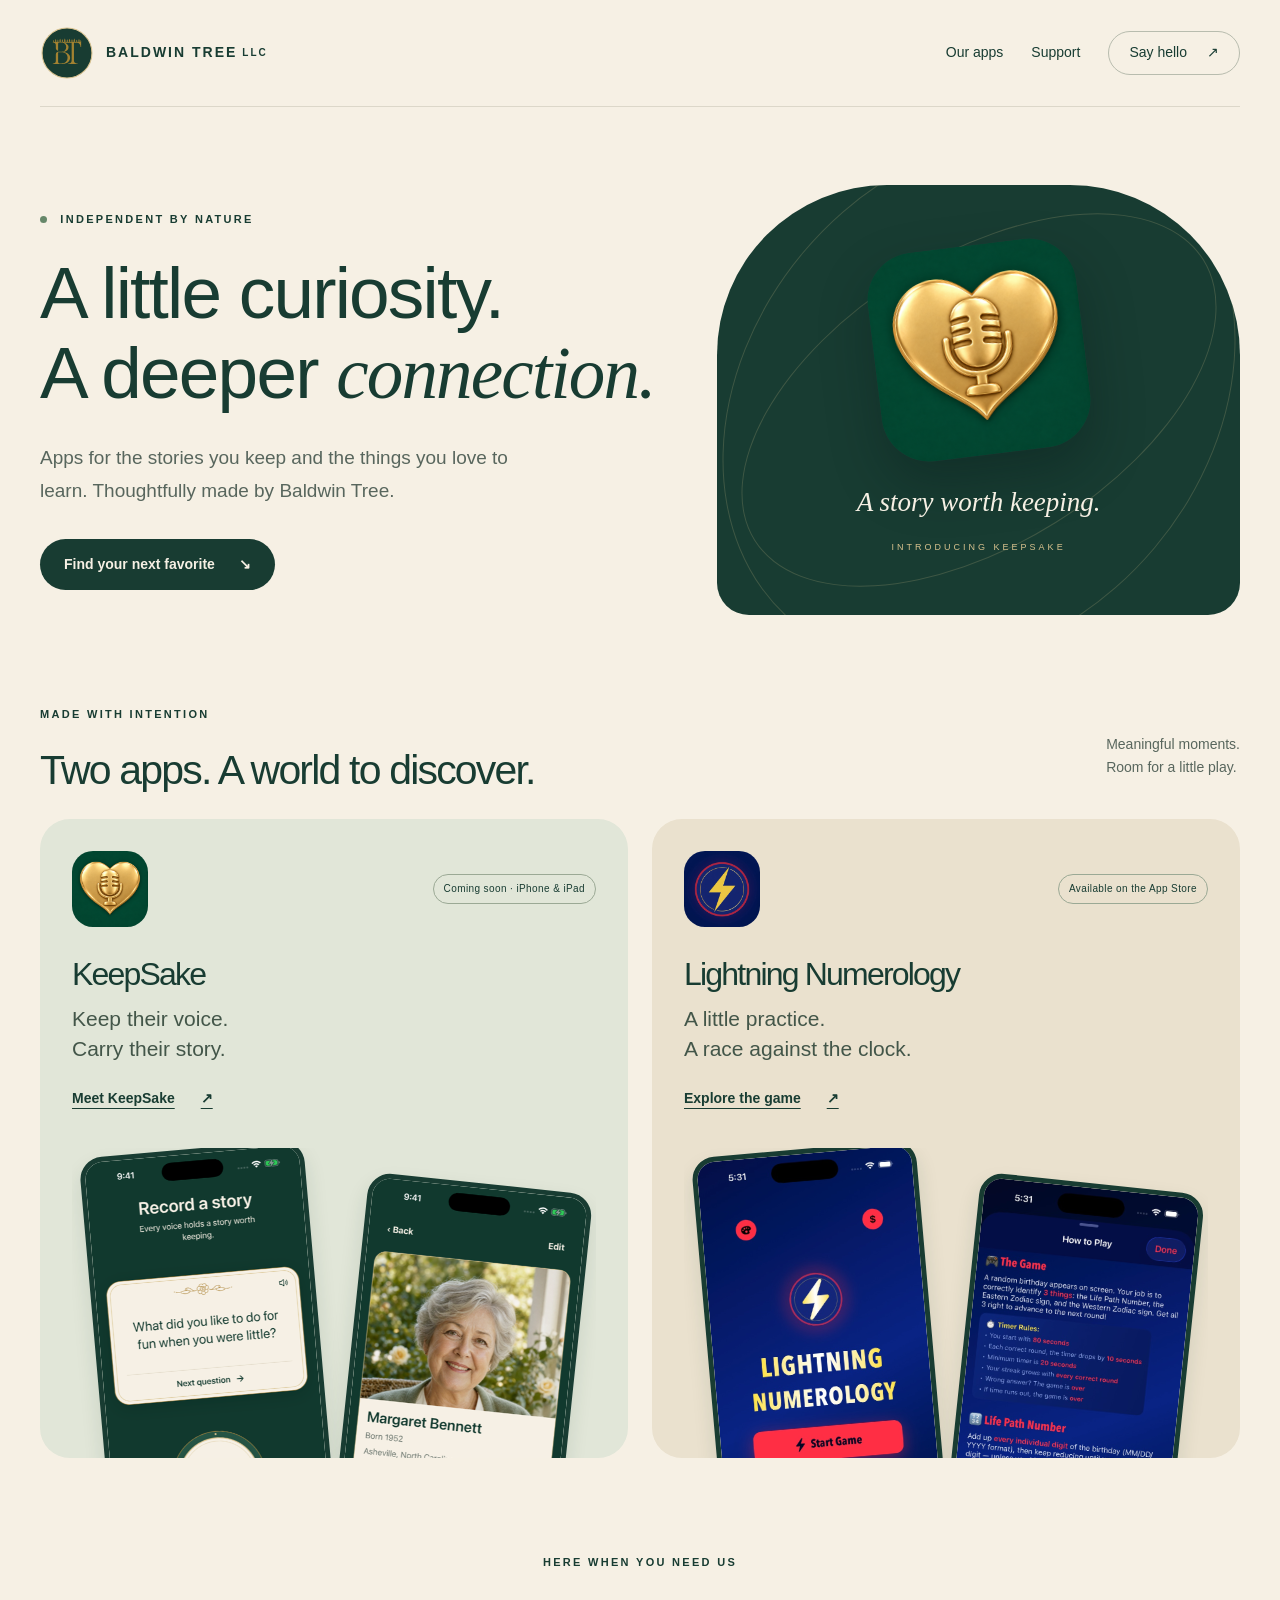
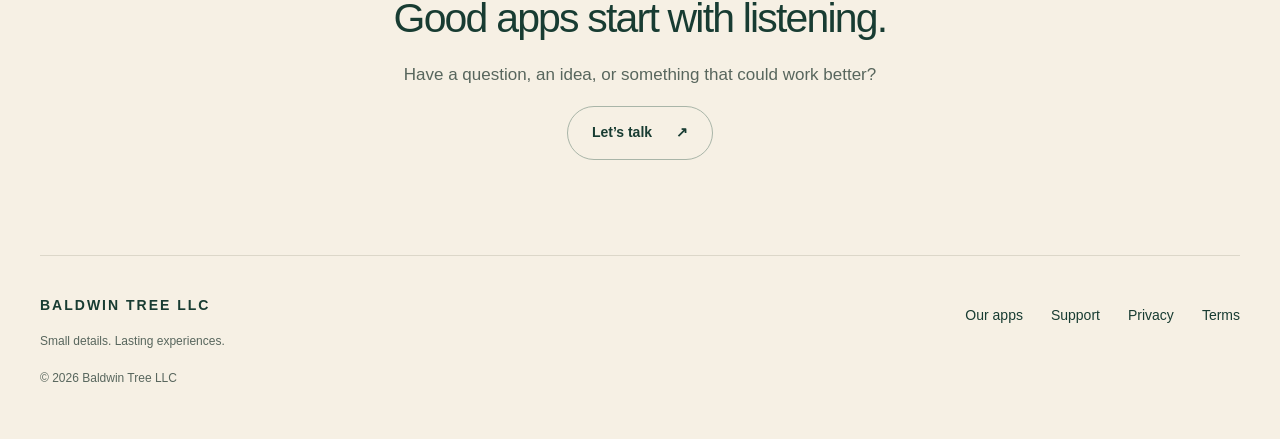
==== index.html @ f70bb932 "Install circular BT forest logo across website" ====
<!doctype html>
<html lang="en">
<head>
<meta charset="utf-8">
<meta name="viewport" content="width=device-width, initial-scale=1">
<meta name="theme-color" content="#183C32">
<meta name="description" content="Thoughtfully made apps from Baldwin Tree LLC. Discover KeepSake and Lightning Numerology.">
<meta property="og:title" content="Apps with a human touch | Baldwin Tree">
<meta property="og:description" content="Thoughtfully made apps from Baldwin Tree LLC. Discover KeepSake and Lightning Numerology.">
<meta property="og:type" content="website">
<title>Apps with a human touch | Baldwin Tree</title>
<link rel="stylesheet" href="site.css">
</head>
<body>
<a class="skip" href="#main">Skip to content</a>
<header>
<a class="brand" href="index.html">
<img class="brand-mark" src="assets/bt-forest-logo.svg" width="54" height="54" alt=""> BALDWIN TREE<span class="llc"> LLC</span>
</a>
<nav aria-label="Main navigation">
<a href="apps.html">Our apps</a>
<a href="support.html">Support</a>
<a class="nav-contact" href="mailto:baldtreesupport@protonmail.com">Say hello <span aria-hidden="true">↗</span>
</a>
</nav>
</header>
<main id="main">
<section class="hero">
<div class="hero-copy">
<p class="eyebrow">
<span class="dot">
</span> Independent by nature</p>
<h1>A little curiosity.<br>A deeper <em>connection.</em>
</h1>
<p class="lead">Apps for the stories you keep and the things you love to learn. Thoughtfully made by Baldwin Tree.</p>
<a class="button" href="#our-apps">Find your next favorite <span aria-hidden="true">↘</span>
</a>
</div>
<div class="hero-art" aria-label="KeepSake, a family storytelling app">
<div class="orbit orbit-one">
</div>
<div class="orbit orbit-two">
</div>
<img src="assets/keepsake-icon.png" width="240" height="240" alt="KeepSake gold heart locket">
<p>A story worth keeping.</p>
<span class="art-label">INTRODUCING KEEPSAKE</span>
</div>
</section>
<section id="our-apps">
<div class="section-heading">
<div>
<p class="eyebrow">Made with intention</p>
<h2>Two apps. A world to discover.</h2>
</div>
<p>Meaningful moments.<br>Room for a little play.</p>
</div>
<div class="app-grid">
<article class="app-card keepsake">
<div class="card-top">
<img src="assets/keepsake-icon.png" width="76" height="76" alt="KeepSake gold heart locket icon">
<span class="tag">Coming soon · iPhone &amp; iPad</span>
</div>
<h3>KeepSake</h3>
<p>Keep their voice.<br>Carry their story.</p>
<a class="text-link" href="keepsake.html">Meet KeepSake <span aria-hidden="true">↗</span>
</a>
<div class="card-visual">
<img src="assets/keepsake-record.png" alt="KeepSake recording screen with an interview question" width="350" height="760" loading="lazy">
<img src="assets/keepsake-profile.png" alt="A demo family profile in KeepSake" width="350" height="760" loading="lazy">
</div>
</article>
<article class="app-card lightning">
<div class="card-top">
<img src="assets/lightning-icon.jpg" width="76" height="76" alt="Lightning Numerology icon">
<span class="tag">Available on the App Store</span>
</div>
<h3>Lightning Numerology</h3>
<p>A little practice.<br>A race against the clock.</p>
<a class="text-link" href="lightning-numerology.html">Explore the game <span aria-hidden="true">↗</span>
</a>
<div class="card-visual">
<img src="assets/lightning-1.jpg" alt="Lightning Numerology current App Store preview" loading="lazy">
<img src="assets/lightning-2.jpg" alt="Lightning Numerology game preview" loading="lazy">
</div>
</article>
</div>
</section>
<section class="closing">
<p class="eyebrow">Here when you need us</p>
<h2>Good apps start with listening.</h2>
<p>Have a question, an idea, or something that could work better?</p>
<a class="button outline" href="support.html">Let’s talk <span aria-hidden="true">↗</span>
</a>
</section>
</main>
<footer>
<div>
<a class="brand" href="index.html">BALDWIN TREE LLC</a>
<p>Small details. Lasting experiences.</p>
<small>© 2026 Baldwin Tree LLC</small>
</div>
<nav aria-label="Footer">
<a href="apps.html">Our apps</a>
<a href="support.html">Support</a>
<a href="privacy.html">Privacy</a>
<a href="terms.html">Terms</a>
</nav>
</footer>
</body>
</html>
---- site.css ----
:root{--forest:#183c32;--cream:#f6f0e4;--gold:#d7c18e;--muted:#58665d;--line:#dcd7c9;--paper:#fffdf7}
*{box-sizing:border-box}
html{scroll-behavior:smooth;scroll-padding-top:28px}
body{margin:0;background:var(--cream);color:var(--forest);font:17px/1.65 -apple-system,BlinkMacSystemFont,'Segoe UI',sans-serif}
a{color:inherit;text-underline-offset:5px}
a:hover{text-decoration-thickness:2px}
a:focus-visible,summary:focus-visible{outline:3px solid #947026;outline-offset:5px}
header,main,footer{width:min(1240px,calc(100% - 80px));margin:auto}
header{display:flex;align-items:center;justify-content:space-between;gap:24px;padding:26px 0;border-bottom:1px solid var(--line)}
.brand{display:flex;align-items:center;gap:12px;text-decoration:none;font-size:14px;font-weight:700;letter-spacing:2px}
.brand-mark{display:block;width:54px;height:54px;flex:none;border-radius:50%}
.llc{font-size:10px;margin-left:-7px}
nav{display:flex;align-items:center;gap:28px}
nav a{font-size:14px;text-decoration:none;min-height:44px;display:inline-flex;align-items:center}
.nav-contact{border:1px solid #b8bcae;border-radius:99px;padding:8px 20px;gap:20px}
.skip{position:absolute;top:-80px;left:20px;z-index:5;background:var(--cream);padding:12px}
.skip:focus{top:8px}
h1,h2,h3,p{margin-top:0}
h1,h2,h3{font-weight:400;line-height:1.1;letter-spacing:-1.8px}
h1{font-size:clamp(42px,5.7vw,76px);margin-bottom:28px}
h2{font-size:clamp(30px,3.2vw,44px)}
h3{font-size:32px}
em{font-family:Georgia,serif;font-weight:400}
.eyebrow{font-size:11px;font-weight:700;letter-spacing:2.3px;text-transform:uppercase;margin-bottom:25px}
.dot{display:inline-block;background:#668769;width:7px;height:7px;border-radius:50%;margin-right:8px}
.hero{display:grid;grid-template-columns:1.2fr 1fr;gap:50px;align-items:center;padding:78px 0 90px}
.lead{font-size:19px;line-height:1.7;color:var(--muted);max-width:640px}
.hero-copy .lead{max-width:480px;margin-bottom:32px}
.button{background:var(--forest);color:var(--cream);padding:14px 24px;border-radius:99px;display:inline-flex;align-items:center;gap:24px;text-decoration:none;font-size:14px;font-weight:600;min-height:48px}
.button:hover{background:#2b5748}
.outline{background:transparent;color:var(--forest);border:1px solid #a9b5a8}
.outline:hover{background:#e4e5d8}
.hero-art{position:relative;isolation:isolate;overflow:hidden;min-height:430px;border-radius:170px 170px 32px 32px;background:var(--forest);display:flex;flex-direction:column;align-items:center;justify-content:center;color:var(--cream)}
.hero-art img{width:210px;height:210px;object-fit:cover;border-radius:48px;box-shadow:0 24px 50px #071d1b60;z-index:1;transform:rotate(-7deg)}
.hero-art p{font:italic 27px Georgia;margin:32px 0 22px;z-index:1}
.art-label{font-size:9px;letter-spacing:3px;color:var(--gold)}
.orbit{position:absolute;border:1px solid #d7c18e33;border-radius:50%;width:530px;height:290px;z-index:-1;transform:rotate(-32deg)}
.orbit-two{transform:rotate(40deg);width:460px;height:580px}
.section-heading{display:flex;justify-content:space-between;gap:28px;align-items:end;margin-bottom:26px}
.section-heading h2{margin:0;max-width:660px}
.section-heading>p{font-size:14px;color:var(--muted)}
.app-grid{display:grid;grid-template-columns:1fr 1fr;gap:24px}
.app-card{border-radius:30px;overflow:hidden;padding:32px 32px 0;background:#e1e6d8;position:relative}
.lightning{background:#eae1ce}
.card-top{display:flex;justify-content:space-between;gap:12px;align-items:center;margin-bottom:30px}
.card-top img,.app-icon{border-radius:21px}
.tag{font-size:10px;letter-spacing:.4px;padding:6px 10px;border:1px solid #9ba995;border-radius:99px}
.app-card h3{margin-bottom:12px}
.app-card>p{font-size:21px;line-height:1.4;color:#435649}
.text-link{display:inline-flex;align-items:center;gap:26px;font-size:14px;font-weight:600}
.card-visual{height:310px;display:flex;justify-content:center;gap:20px;margin-top:36px;overflow:hidden}
.card-visual img{width:43%;height:auto;object-fit:cover;object-position:top;align-self:flex-start;border-radius:23px;border:5px solid #183c32;box-shadow:0 10px 20px #183c3220;transform:rotate(-5deg)}
.card-visual img+img{margin-top:34px;transform:rotate(6deg)}
.closing{text-align:center;padding:95px 0}
.closing h2{margin-bottom:20px}
.closing p:not(.eyebrow){color:var(--muted)}
footer{border-top:1px solid var(--line);display:flex;justify-content:space-between;gap:30px;padding:38px 0 48px}
footer p,footer small{font-size:12px;color:var(--muted)}
footer .brand{margin-bottom:15px}
footer nav{align-self:flex-start}
.page-intro{padding:72px 0 35px}
.page-intro h1{max-width:1000px}
.product-panel{background:#e1e6d8;border-radius:32px;padding:44px;display:grid;grid-template-columns:1fr 1fr;gap:50px;align-items:center}
.product-panel h2{margin-top:24px}
.product-panel p{color:#435649}
.product-shots{display:flex;gap:20px;align-items:center;justify-content:center}
.product-shots img{width:46%;border-radius:22px;box-shadow:0 14px 35px #183c3225}
.product-shots img+img{margin-top:60px}
.chips{display:flex;flex-wrap:wrap;gap:8px;margin:24px 0}
.chips span{border:1px solid #a9b5a8;border-radius:50px;padding:6px 12px;font-size:12px}
.info-grid{display:grid;grid-template-columns:1fr 1fr;gap:40px;padding:60px 0}
.info-grid article{min-width:0}
.info-grid h2{font-size:30px}
.link-row,.policy-picker{display:flex;gap:24px;flex-wrap:wrap;margin:15px 0 65px}
.legal{max-width:850px;background:var(--paper);padding:48px;border:1px solid var(--line);border-radius:28px;margin:0 auto 70px;overflow-wrap:anywhere}
.legal h2{font-size:25px;letter-spacing:-.5px;margin-top:36px}
.legal p,.legal li{color:#46544c}
.legal h2:first-child{margin-top:0}
.legal a{color:var(--forest)}
details{border-bottom:1px solid var(--line);padding:20px 0}
summary{cursor:pointer;font-size:18px;font-weight:600;min-height:44px;align-content:center}
details p{margin:14px 0 8px}
.updated{font-size:13px}
.page-intro a{overflow-wrap:anywhere}

@media(max-width:850px){header,main,footer{width:calc(100% - 40px)}
.hero{gap:24px}
.hero-art{min-height:370px}
.hero-art img{width:170px;height:170px}
.tag{max-width:145px}
.card-top{align-items:flex-start}
.product-panel{padding:28px;gap:25px}
footer{flex-wrap:wrap}
.section-heading>p{display:none}
nav{gap:18px}
.llc{display:none}
}

@media(max-width:600px){header{flex-wrap:wrap;gap:12px;padding:18px 0}
header nav{width:100%;justify-content:space-between}
.nav-contact{padding:5px 14px}
.hero{grid-template-columns:1fr;padding:46px 0 58px;gap:36px}
.hero-art{min-height:330px;border-radius:120px 120px 25px 25px}
.hero-art img{width:155px;height:155px;border-radius:34px}
.hero-art p{margin:25px 0 18px;font-size:25px}
.app-grid,.info-grid,.product-panel{grid-template-columns:1fr}
.app-card{padding:24px 24px 0}
.card-top img{width:62px;height:62px}
.section-heading h2{font-size:34px}
.card-visual{height:300px}
.closing{padding:60px 0}
.page-intro{padding:45px 0 25px}
.legal{padding:24px;margin-bottom:40px}
.info-grid{padding:40px 0;gap:24px}
.product-shots{max-width:400px}
.product-panel{padding:25px}
.link-row{gap:18px;margin:30px 0 45px}
.policy-picker{gap:12px;margin-bottom:30px}
footer nav{flex-wrap:wrap;gap:20px}
h1{letter-spacing:-1.6px}
body{font-size:16px}
}

@media(prefers-reduced-motion:reduce){html{scroll-behavior:auto}
}
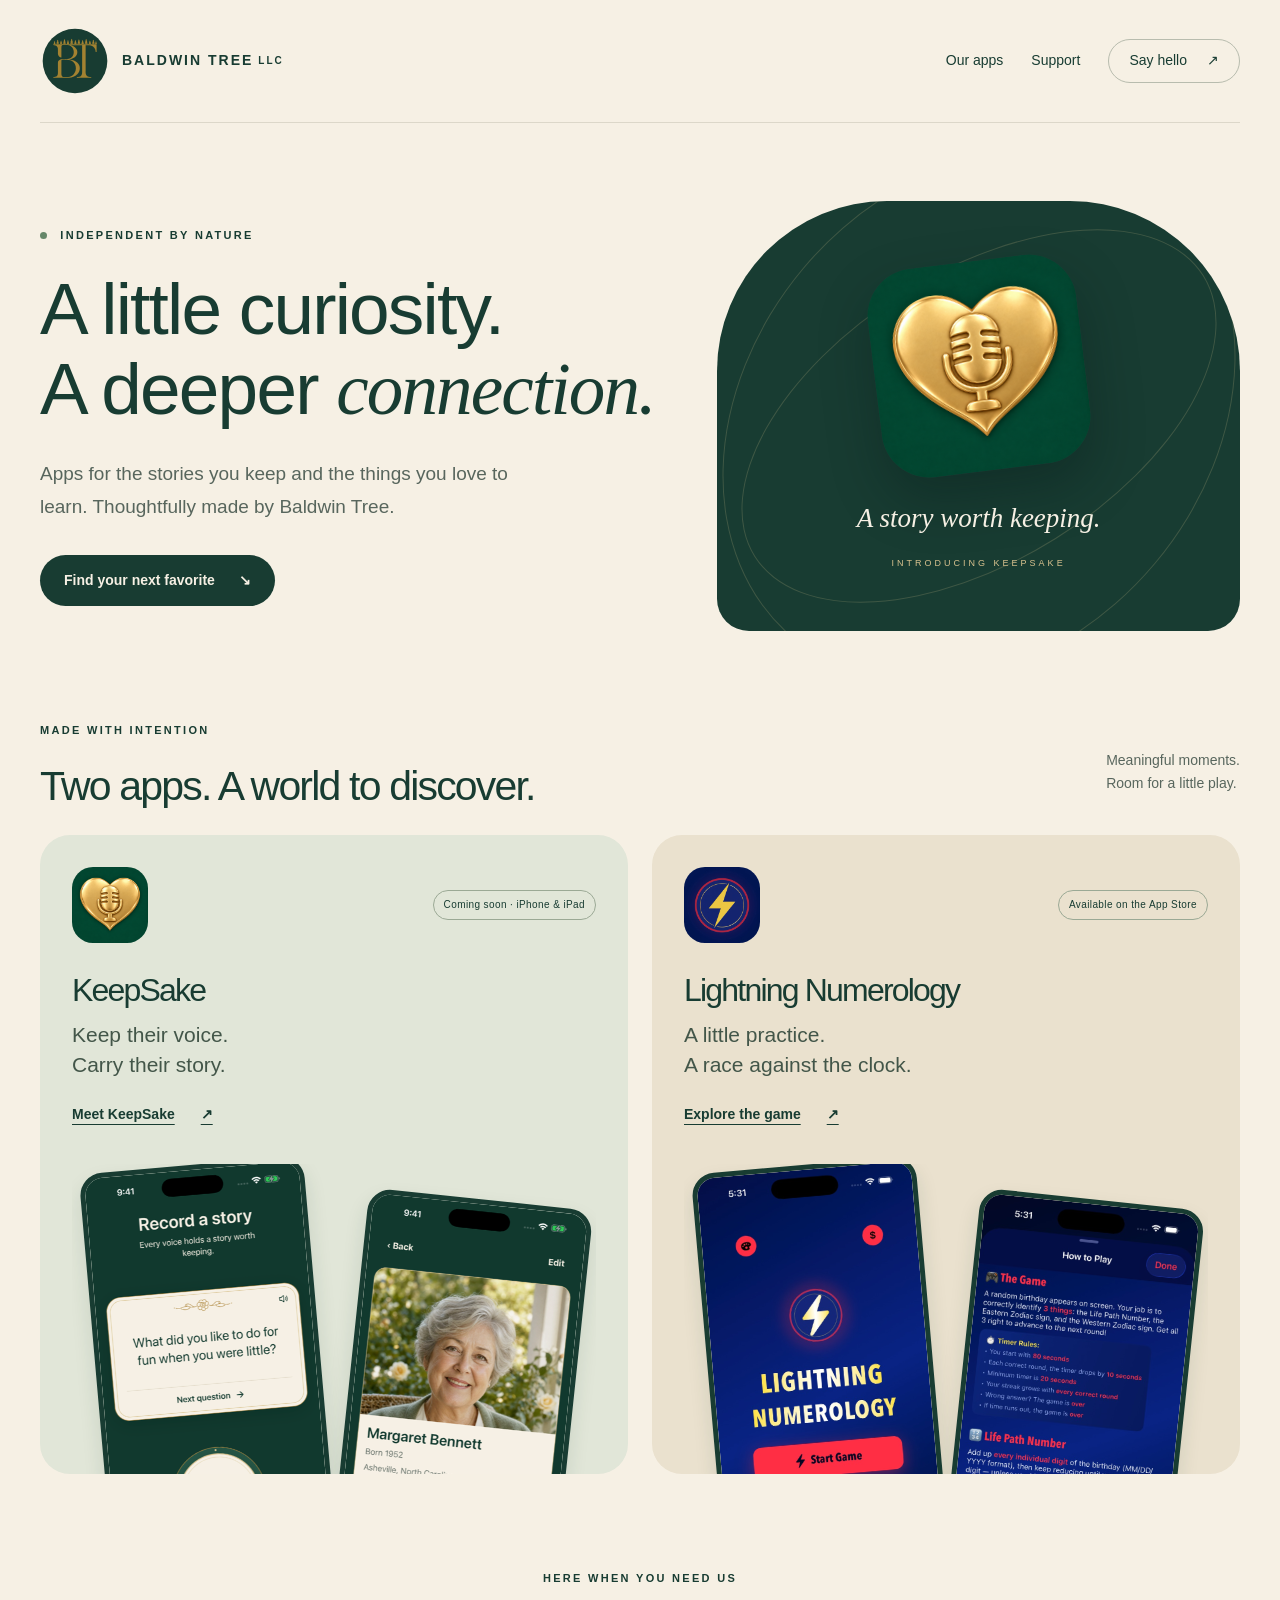
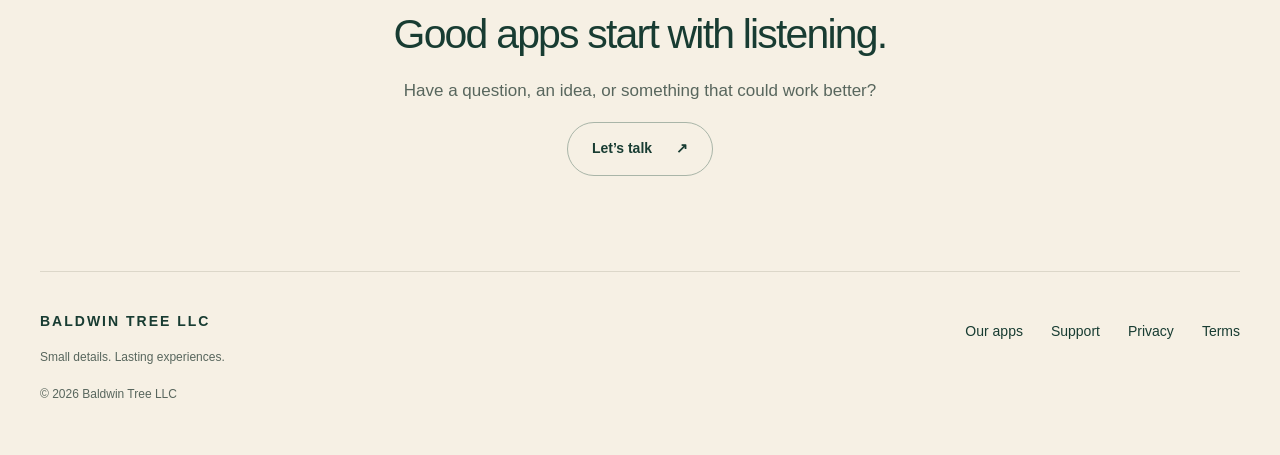
==== commit 96ca1bbf: "Enlarge BT forest mark and remove circular outline" ====
--- a/index.html
+++ b/index.html
@@ -15,7 +15,7 @@
 <a class="skip" href="#main">Skip to content</a>
 <header>
 <a class="brand" href="index.html">
-<img class="brand-mark" src="assets/bt-forest-logo.svg" width="54" height="54" alt=""> BALDWIN TREE<span class="llc"> LLC</span>
+<img class="brand-mark" src="assets/bt-forest-logo.svg" width="70" height="70" alt=""> BALDWIN TREE<span class="llc"> LLC</span>
 </a>
 <nav aria-label="Main navigation">
 <a href="apps.html">Our apps</a>
--- a/site.css
+++ b/site.css
@@ -8,7 +8,7 @@
 header,main,footer{width:min(1240px,calc(100% - 80px));margin:auto}
 header{display:flex;align-items:center;justify-content:space-between;gap:24px;padding:26px 0;border-bottom:1px solid var(--line)}
 .brand{display:flex;align-items:center;gap:12px;text-decoration:none;font-size:14px;font-weight:700;letter-spacing:2px}
-.brand-mark{display:block;width:54px;height:54px;flex:none;border-radius:50%}
+.brand-mark{display:block;width:70px;height:70px;flex:none;border-radius:50%}
 .llc{font-size:10px;margin-left:-7px}
 nav{display:flex;align-items:center;gap:28px}
 nav a{font-size:14px;text-decoration:none;min-height:44px;display:inline-flex;align-items:center}
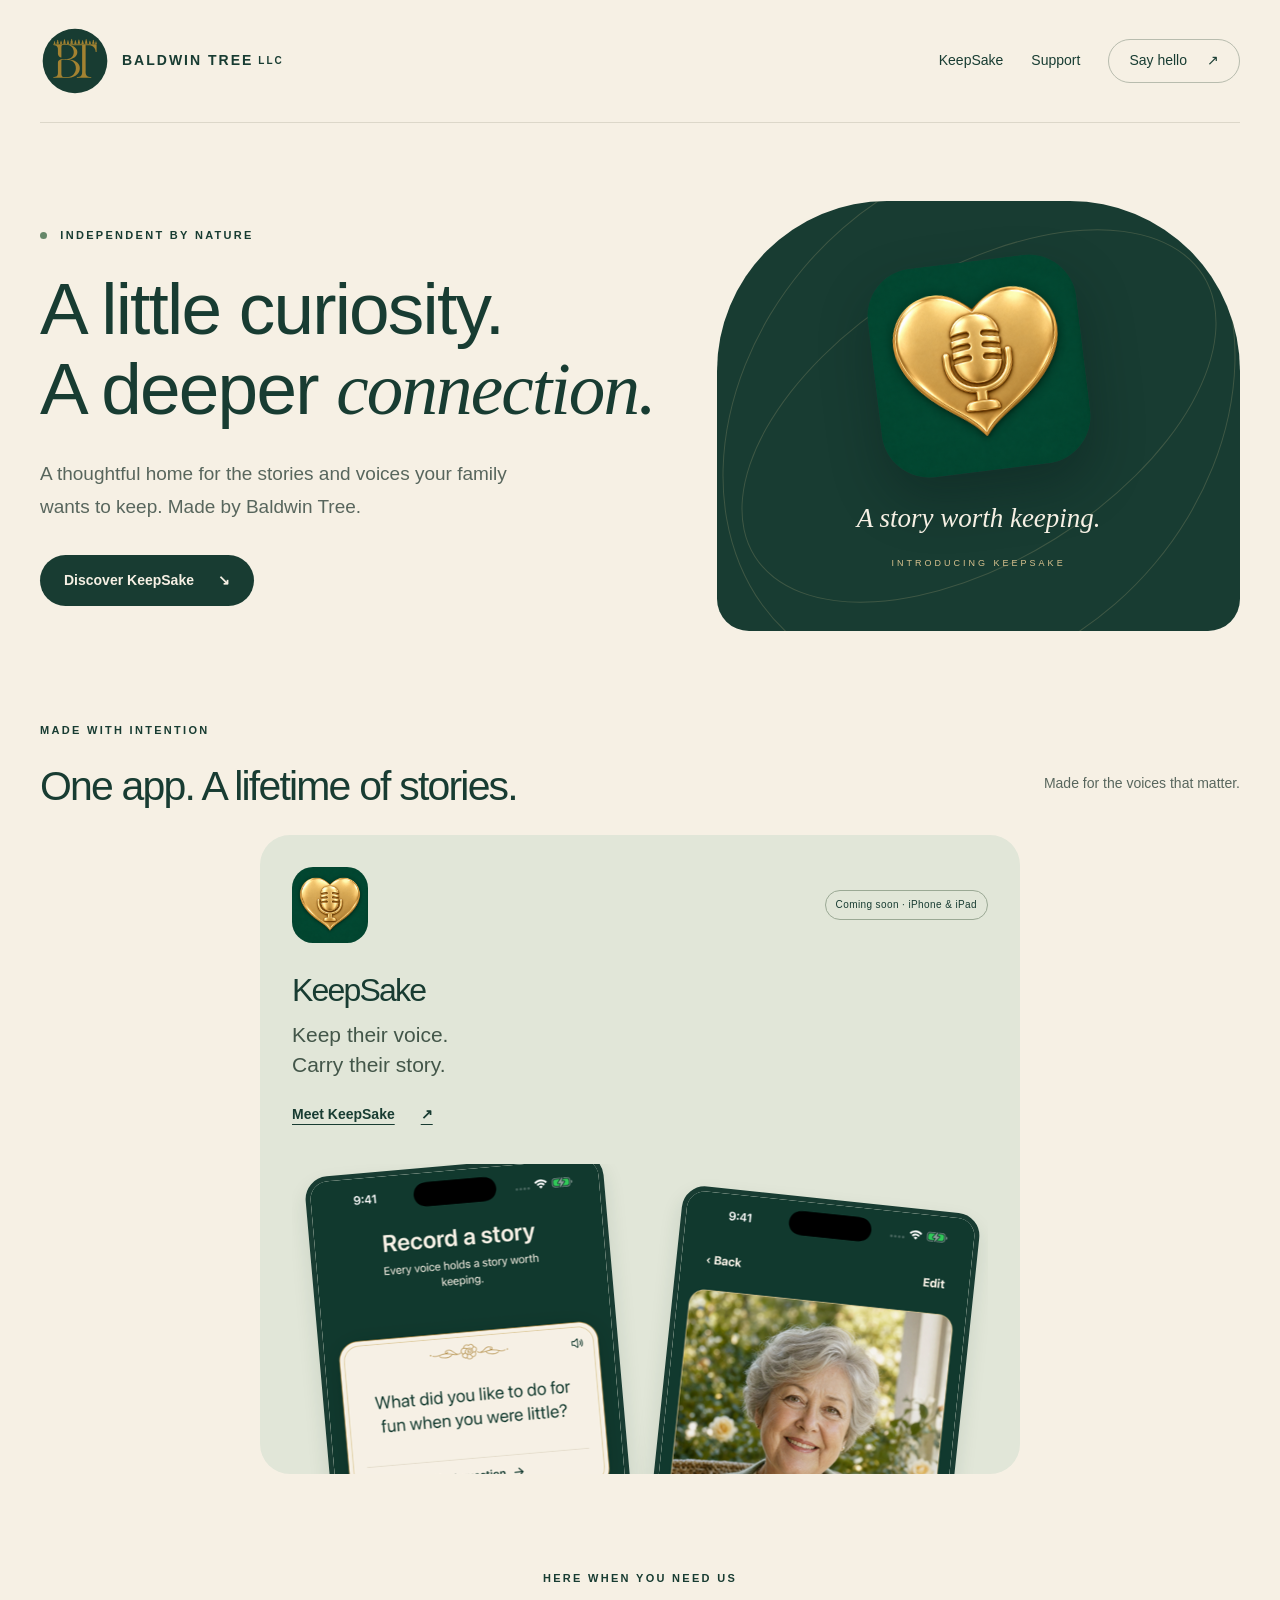
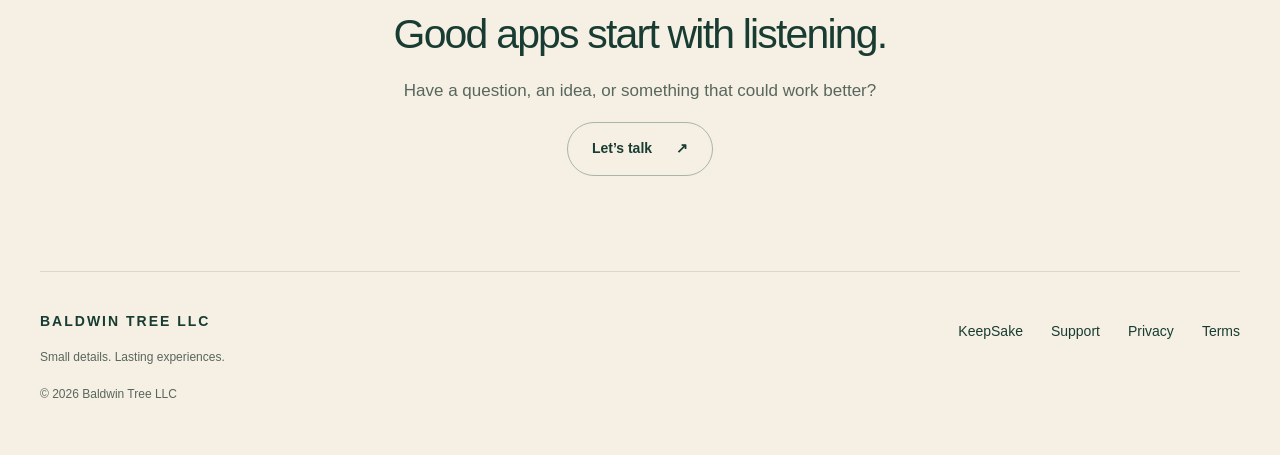
==== commit 04d8b755: "Remove retired Lightning Numerology from website" ====
--- a/index.html
+++ b/index.html
@@ -4,9 +4,9 @@
 <meta charset="utf-8">
 <meta name="viewport" content="width=device-width, initial-scale=1">
 <meta name="theme-color" content="#183C32">
-<meta name="description" content="Thoughtfully made apps from Baldwin Tree LLC. Discover KeepSake and Lightning Numerology.">
+<meta name="description" content="Discover KeepSake, the family storytelling app from Baldwin Tree LLC.">
 <meta property="og:title" content="Apps with a human touch | Baldwin Tree">
-<meta property="og:description" content="Thoughtfully made apps from Baldwin Tree LLC. Discover KeepSake and Lightning Numerology.">
+<meta property="og:description" content="Discover KeepSake, the family storytelling app from Baldwin Tree LLC.">
 <meta property="og:type" content="website">
 <title>Apps with a human touch | Baldwin Tree</title>
 <link rel="stylesheet" href="site.css">
@@ -15,10 +15,10 @@
 <a class="skip" href="#main">Skip to content</a>
 <header>
 <a class="brand" href="index.html">
-<img class="brand-mark" src="assets/bt-forest-logo.svg" width="70" height="70" alt=""> BALDWIN TREE<span class="llc"> LLC</span>
+<img class="brand-mark" src="assets/bt-forest-logo-v2.svg" width="70" height="70" alt=""> BALDWIN TREE<span class="llc"> LLC</span>
 </a>
 <nav aria-label="Main navigation">
-<a href="apps.html">Our apps</a>
+<a href="keepsake.html">KeepSake</a>
 <a href="support.html">Support</a>
 <a class="nav-contact" href="mailto:baldtreesupport@protonmail.com">Say hello <span aria-hidden="true">↗</span>
 </a>
@@ -32,8 +32,8 @@
 </span> Independent by nature</p>
 <h1>A little curiosity.<br>A deeper <em>connection.</em>
 </h1>
-<p class="lead">Apps for the stories you keep and the things you love to learn. Thoughtfully made by Baldwin Tree.</p>
-<a class="button" href="#our-apps">Find your next favorite <span aria-hidden="true">↘</span>
+<p class="lead">A thoughtful home for the stories and voices your family wants to keep. Made by Baldwin Tree.</p>
+<a class="button" href="#our-apps">Discover KeepSake <span aria-hidden="true">↘</span>
 </a>
 </div>
 <div class="hero-art" aria-label="KeepSake, a family storytelling app">
@@ -50,9 +50,9 @@
 <div class="section-heading">
 <div>
 <p class="eyebrow">Made with intention</p>
-<h2>Two apps. A world to discover.</h2>
+<h2>One app. A lifetime of stories.</h2>
 </div>
-<p>Meaningful moments.<br>Room for a little play.</p>
+<p>Made for the voices that matter.</p>
 </div>
 <div class="app-grid">
 <article class="app-card keepsake">
@@ -67,20 +67,6 @@
 <div class="card-visual">
 <img src="assets/keepsake-record.png" alt="KeepSake recording screen with an interview question" width="350" height="760" loading="lazy">
 <img src="assets/keepsake-profile.png" alt="A demo family profile in KeepSake" width="350" height="760" loading="lazy">
-</div>
-</article>
-<article class="app-card lightning">
-<div class="card-top">
-<img src="assets/lightning-icon.jpg" width="76" height="76" alt="Lightning Numerology icon">
-<span class="tag">Available on the App Store</span>
-</div>
-<h3>Lightning Numerology</h3>
-<p>A little practice.<br>A race against the clock.</p>
-<a class="text-link" href="lightning-numerology.html">Explore the game <span aria-hidden="true">↗</span>
-</a>
-<div class="card-visual">
-<img src="assets/lightning-1.jpg" alt="Lightning Numerology current App Store preview" loading="lazy">
-<img src="assets/lightning-2.jpg" alt="Lightning Numerology game preview" loading="lazy">
 </div>
 </article>
 </div>
@@ -100,7 +86,7 @@
 <small>© 2026 Baldwin Tree LLC</small>
 </div>
 <nav aria-label="Footer">
-<a href="apps.html">Our apps</a>
+<a href="keepsake.html">KeepSake</a>
 <a href="support.html">Support</a>
 <a href="privacy.html">Privacy</a>
 <a href="terms.html">Terms</a>
--- a/site.css
+++ b/site.css
@@ -39,9 +39,8 @@
 .section-heading{display:flex;justify-content:space-between;gap:28px;align-items:end;margin-bottom:26px}
 .section-heading h2{margin:0;max-width:660px}
 .section-heading>p{font-size:14px;color:var(--muted)}
-.app-grid{display:grid;grid-template-columns:1fr 1fr;gap:24px}
+.app-grid{display:grid;grid-template-columns:minmax(0,760px);justify-content:center;gap:24px}
 .app-card{border-radius:30px;overflow:hidden;padding:32px 32px 0;background:#e1e6d8;position:relative}
-.lightning{background:#eae1ce}
 .card-top{display:flex;justify-content:space-between;gap:12px;align-items:center;margin-bottom:30px}
 .card-top img,.app-icon{border-radius:21px}
 .tag{font-size:10px;letter-spacing:.4px;padding:6px 10px;border:1px solid #9ba995;border-radius:99px}
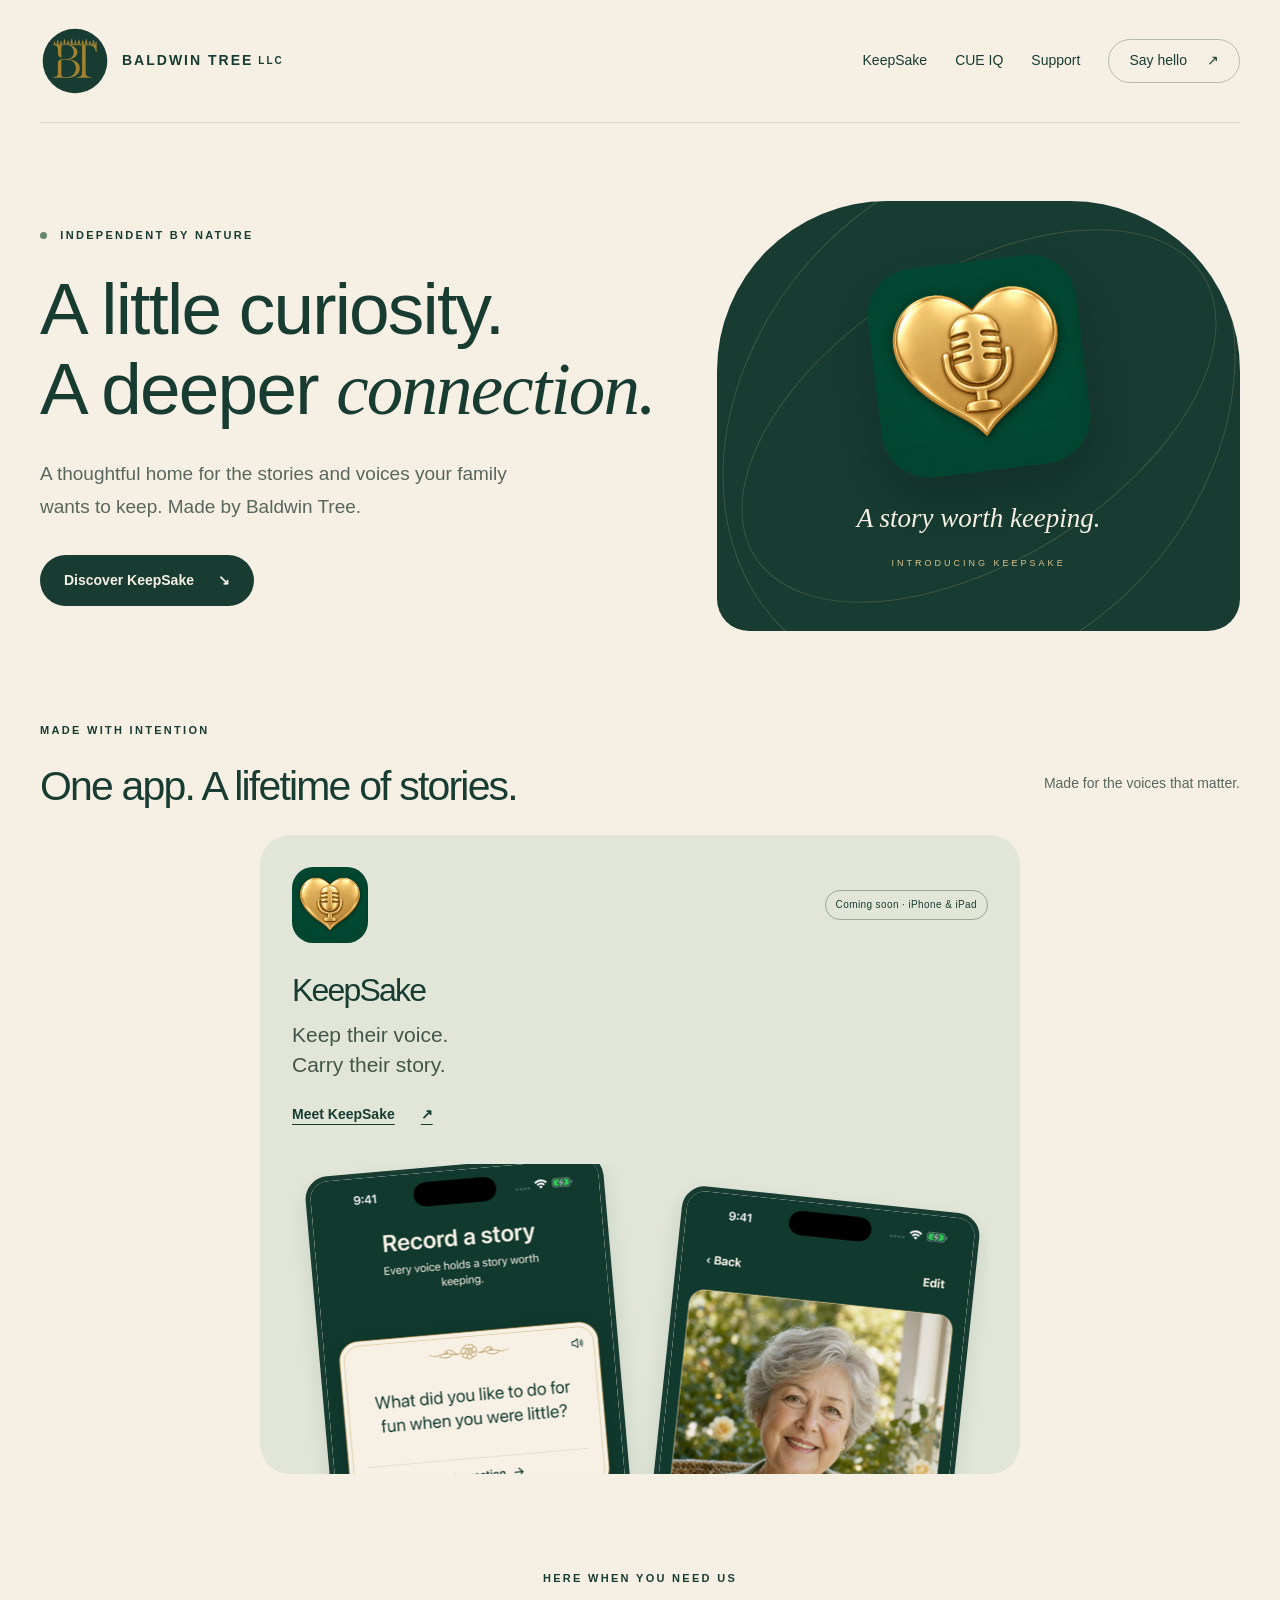
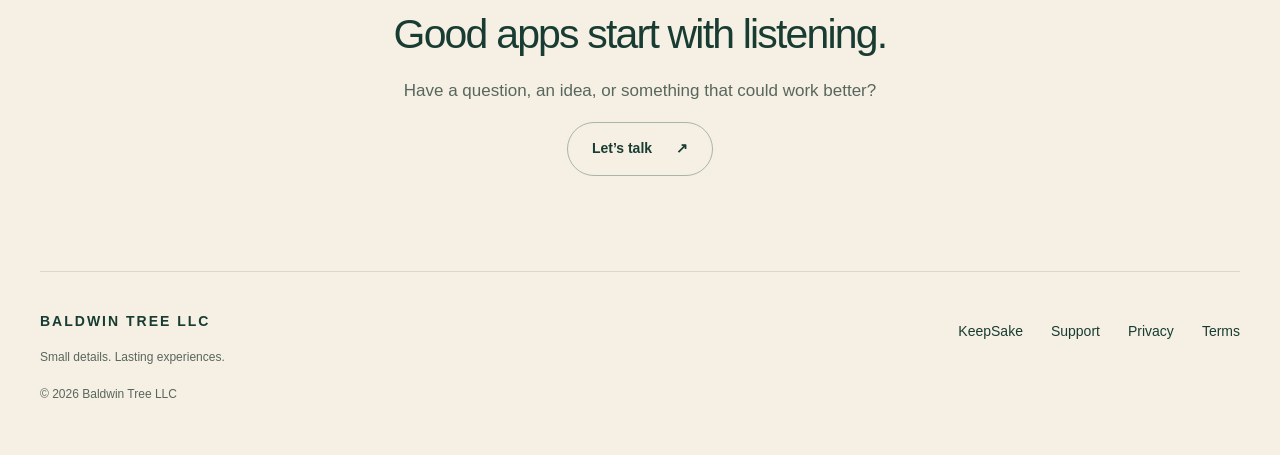
==== commit 3e953a9f: "Add CUE IQ to the main menu Links to the CUE IQ web app at https://baldtree.github.io/arcade/ from e" ====
--- a/index.html
+++ b/index.html
@@ -19,6 +19,7 @@
 </a>
 <nav aria-label="Main navigation">
 <a href="keepsake.html">KeepSake</a>
+<a href="https://baldtree.github.io/arcade/">CUE IQ</a>
 <a href="support.html">Support</a>
 <a class="nav-contact" href="mailto:baldtreesupport@protonmail.com">Say hello <span aria-hidden="true">↗</span>
 </a>
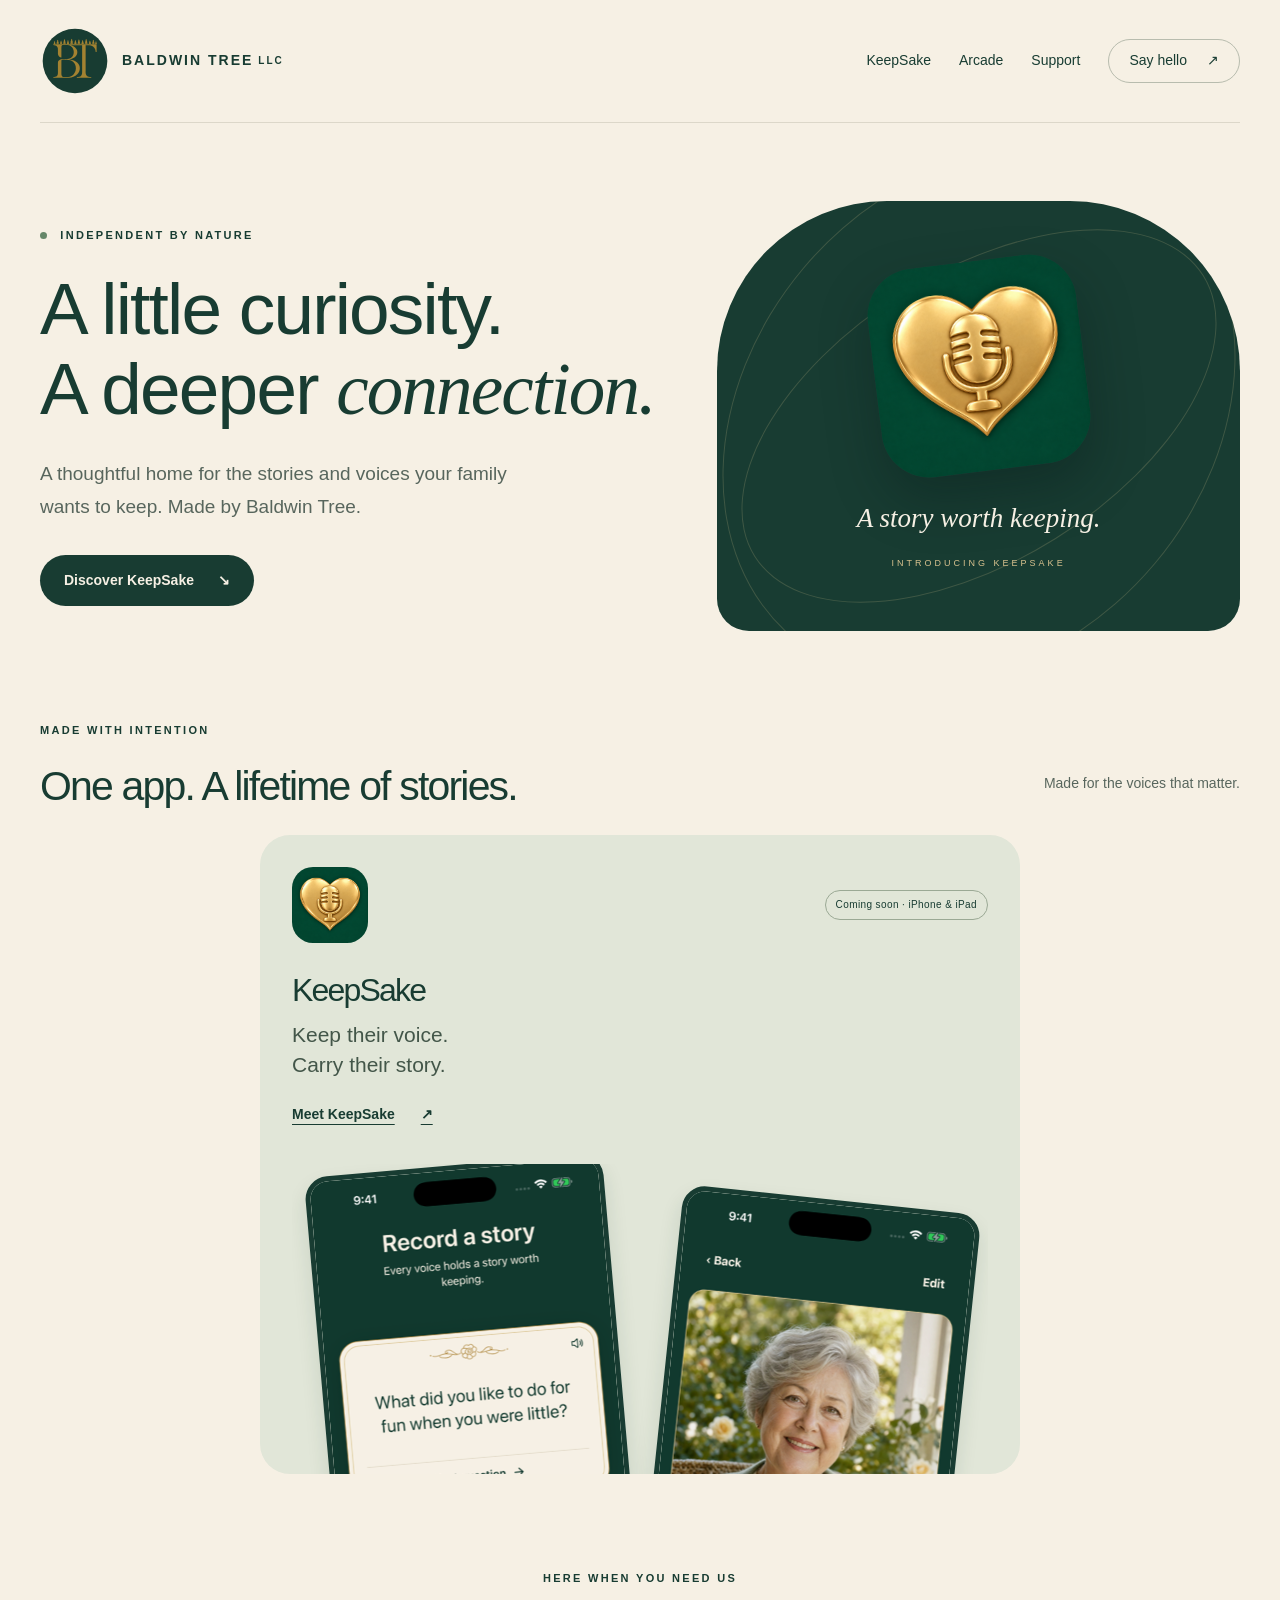
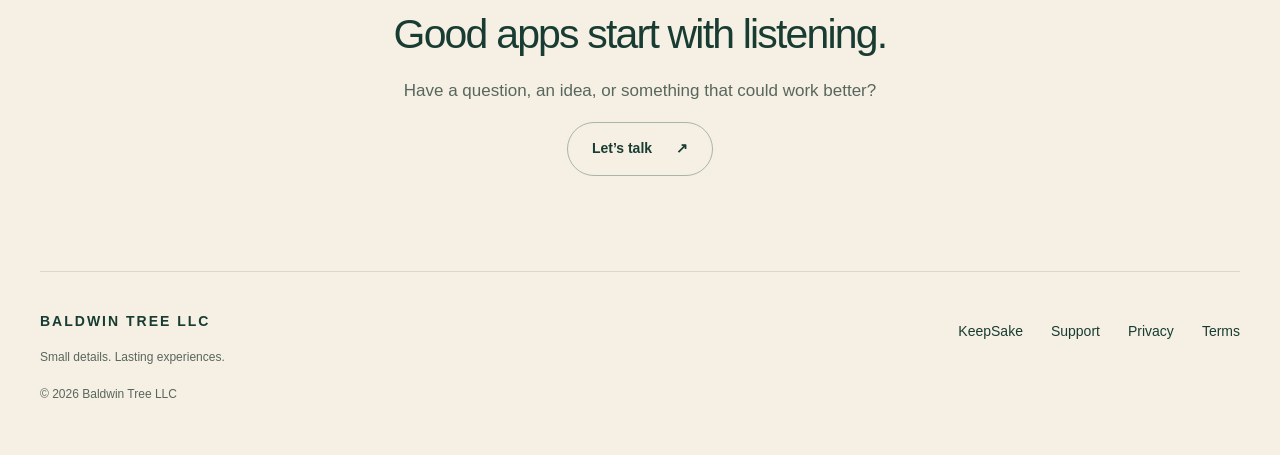
==== commit d6aaf861: "Name the menu item Arcade Co-Authored-By: Claude Opus 5.5 <noreply@anthropic.com>" ====
--- a/index.html
+++ b/index.html
@@ -19,7 +19,7 @@
 </a>
 <nav aria-label="Main navigation">
 <a href="keepsake.html">KeepSake</a>
-<a href="https://baldtree.github.io/arcade/">CUE IQ</a>
+<a href="https://baldtree.github.io/arcade/">Arcade</a>
 <a href="support.html">Support</a>
 <a class="nav-contact" href="mailto:baldtreesupport@protonmail.com">Say hello <span aria-hidden="true">↗</span>
 </a>
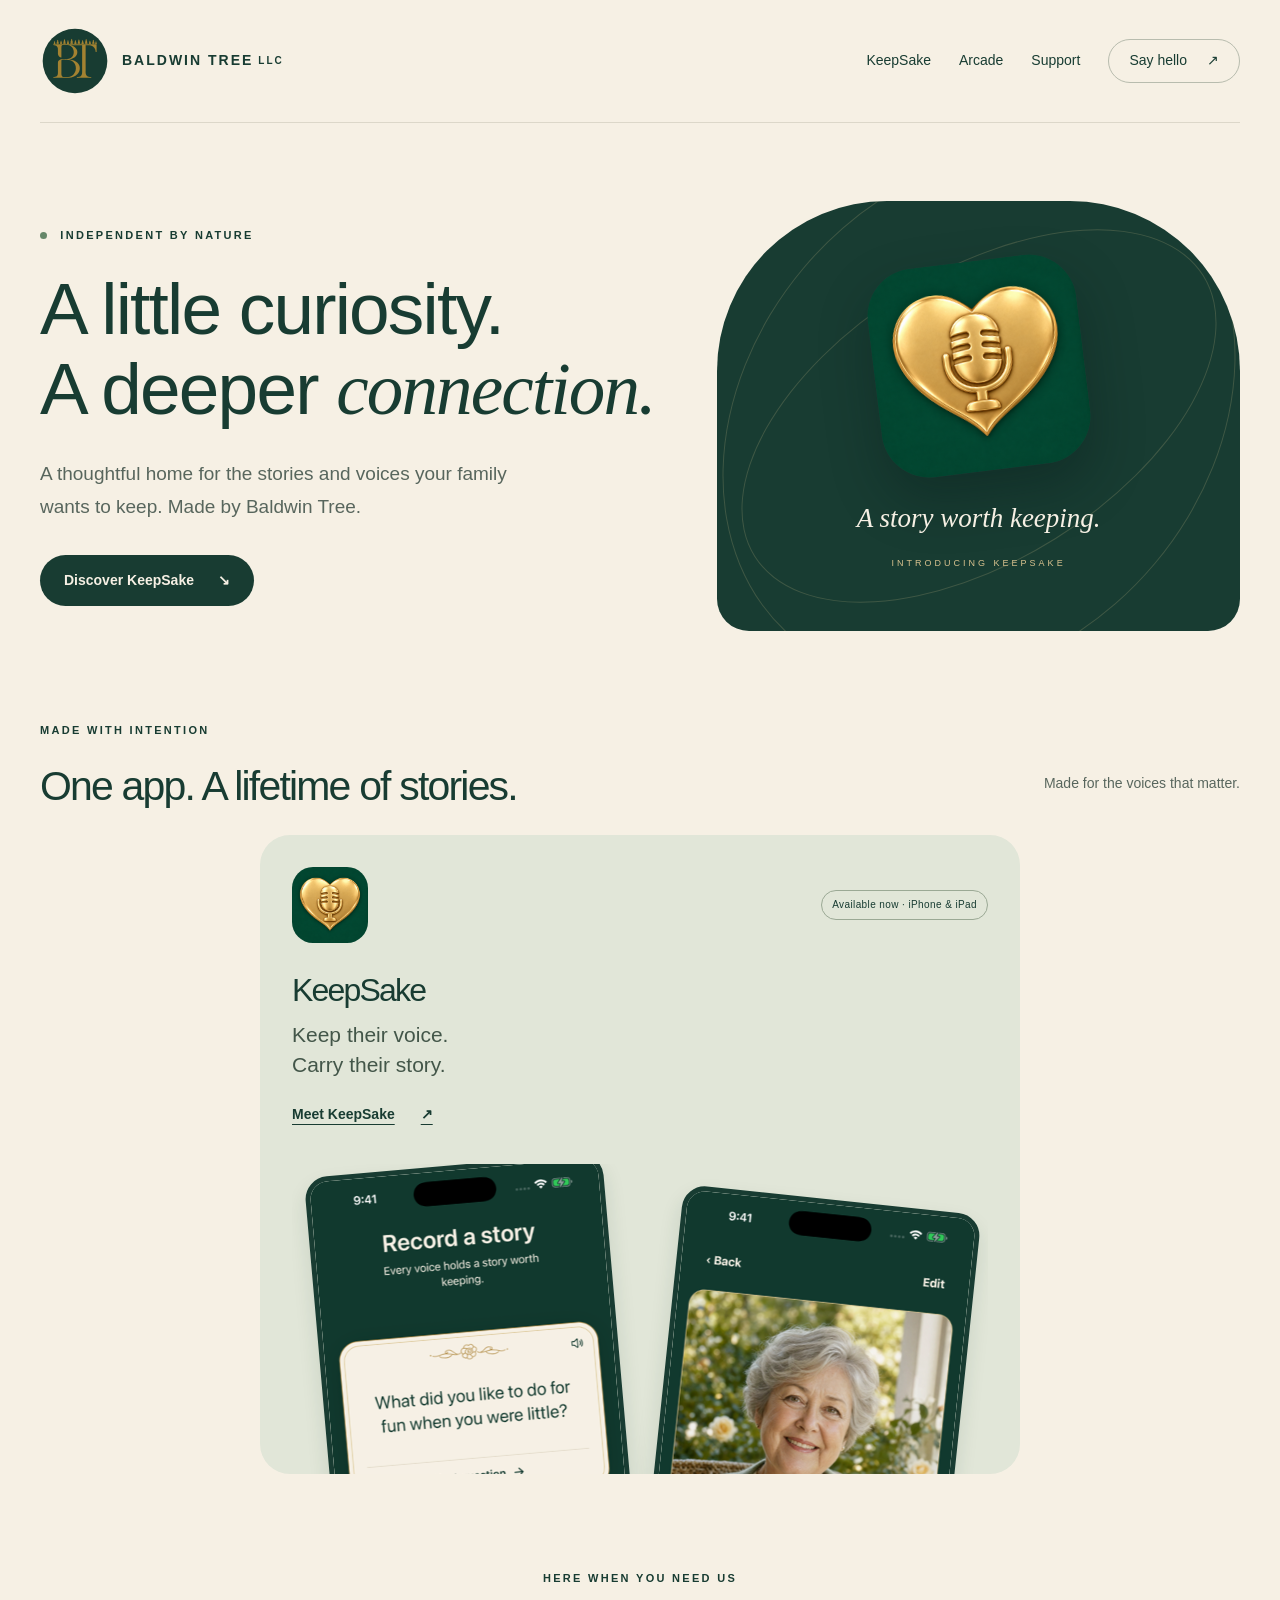
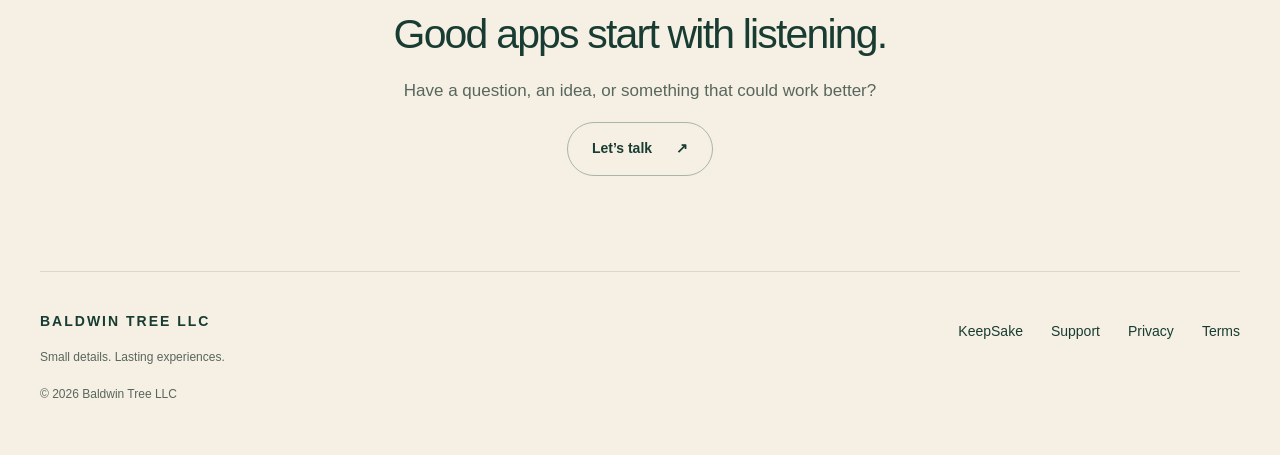
==== commit 49771a61: "Mark KeepSake available and link App Store listing" ====
--- a/index.html
+++ b/index.html
@@ -59,7 +59,7 @@
 <article class="app-card keepsake">
 <div class="card-top">
 <img src="assets/keepsake-icon.png" width="76" height="76" alt="KeepSake gold heart locket icon">
-<span class="tag">Coming soon · iPhone &amp; iPad</span>
+<span class="tag">Available now · iPhone &amp; iPad</span>
 </div>
 <h3>KeepSake</h3>
 <p>Keep their voice.<br>Carry their story.</p>
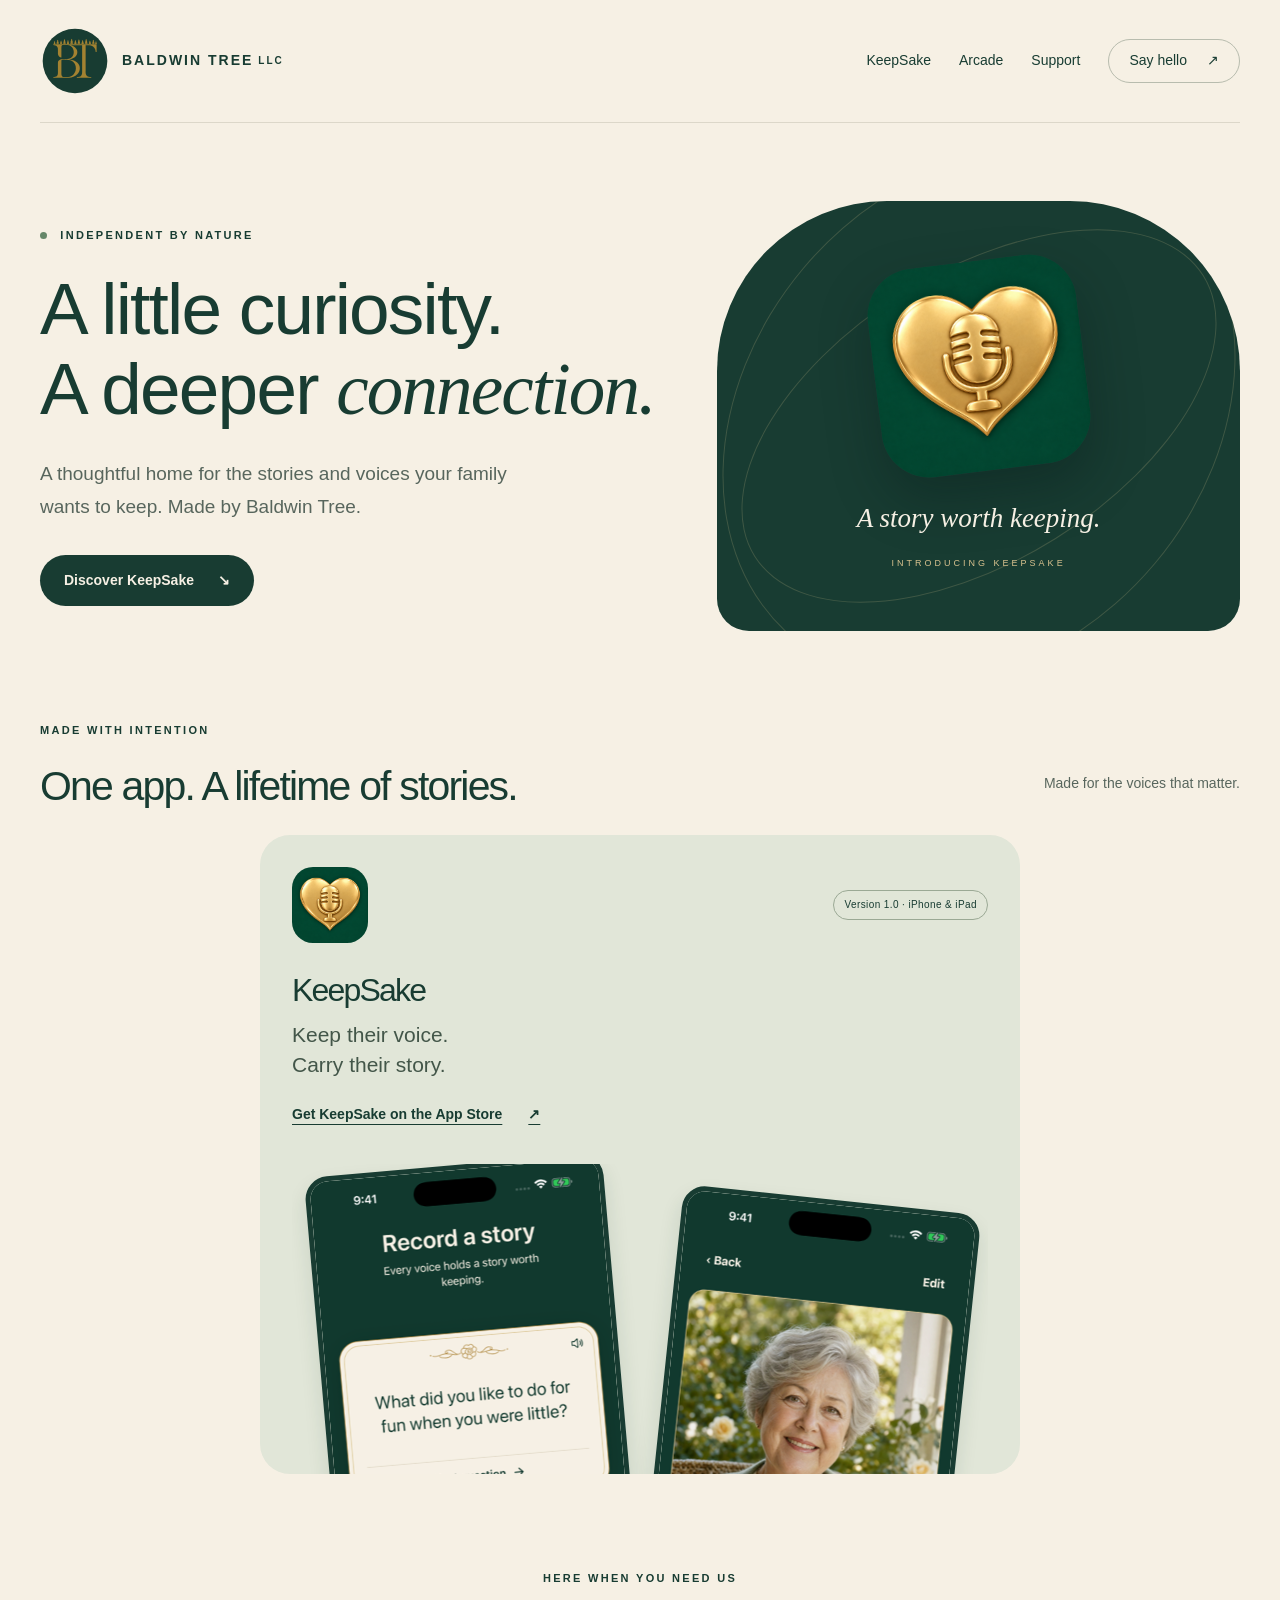
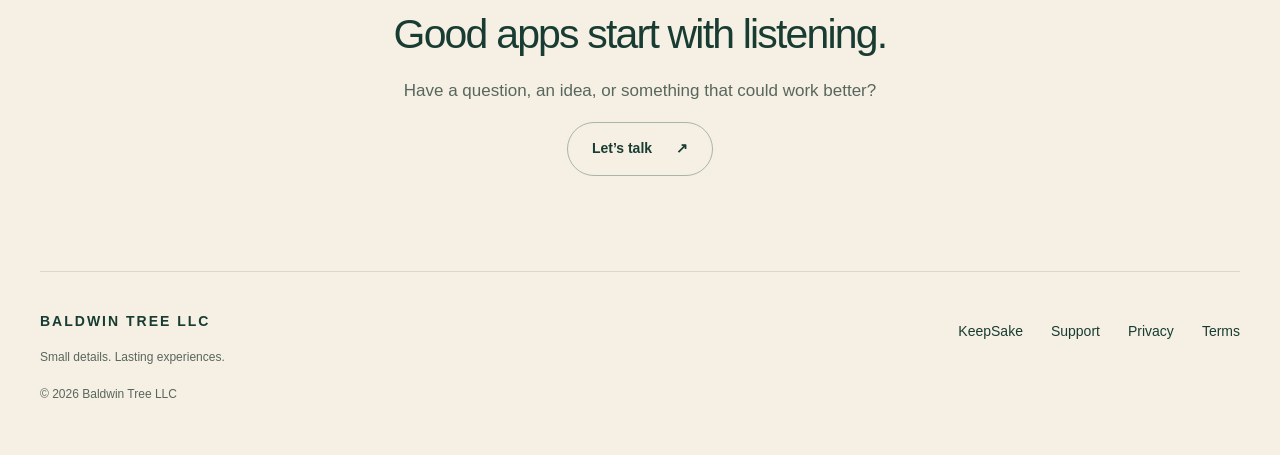
==== commit 533a8240: "Show KeepSake 1.0 release and App Store links" ====
--- a/index.html
+++ b/index.html
@@ -59,11 +59,11 @@
 <article class="app-card keepsake">
 <div class="card-top">
 <img src="assets/keepsake-icon.png" width="76" height="76" alt="KeepSake gold heart locket icon">
-<span class="tag">Available now · iPhone &amp; iPad</span>
+<span class="tag">Version 1.0 · iPhone &amp; iPad</span>
 </div>
 <h3>KeepSake</h3>
 <p>Keep their voice.<br>Carry their story.</p>
-<a class="text-link" href="keepsake.html">Meet KeepSake <span aria-hidden="true">↗</span>
+<a class="text-link" href="https://apps.apple.com/us/app/keepsake-golden-memories/id6813165916">Get KeepSake on the App Store <span aria-hidden="true">↗</span>
 </a>
 <div class="card-visual">
 <img src="assets/keepsake-record.png" alt="KeepSake recording screen with an interview question" width="350" height="760" loading="lazy">
